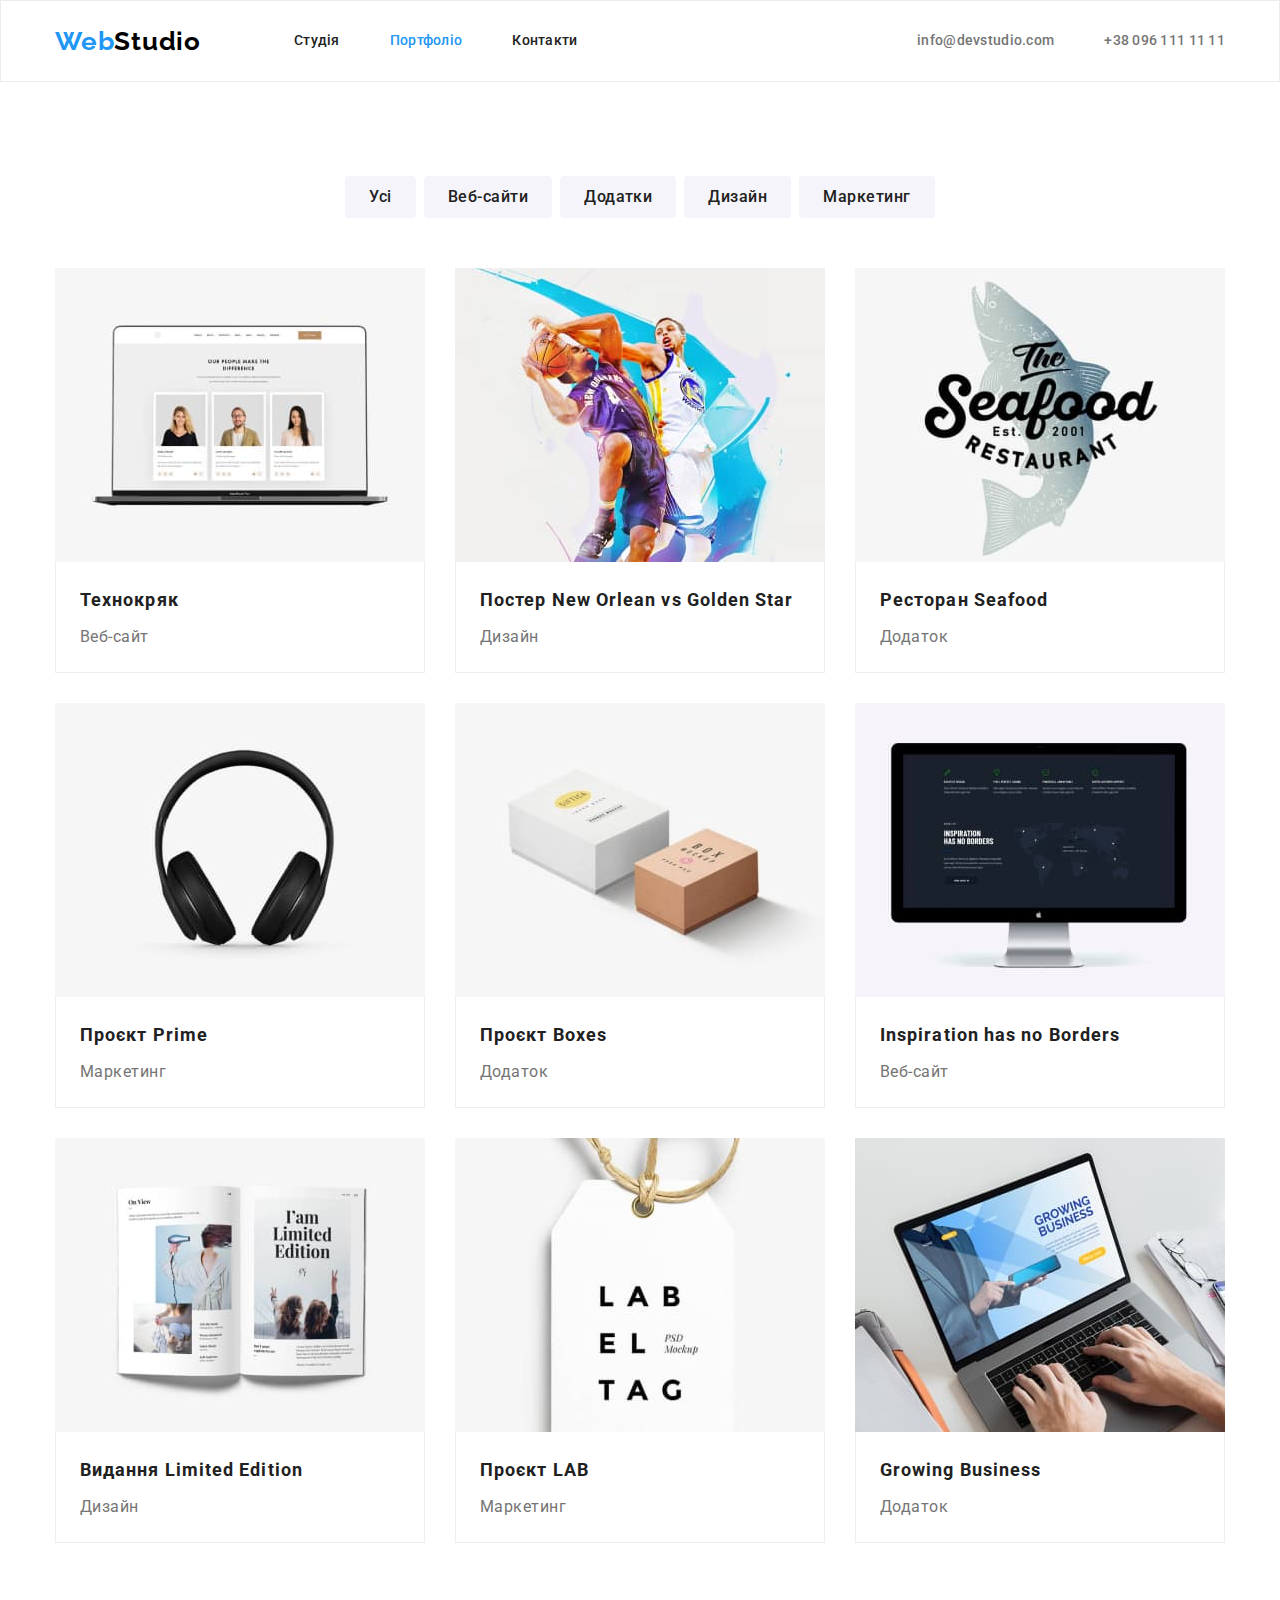
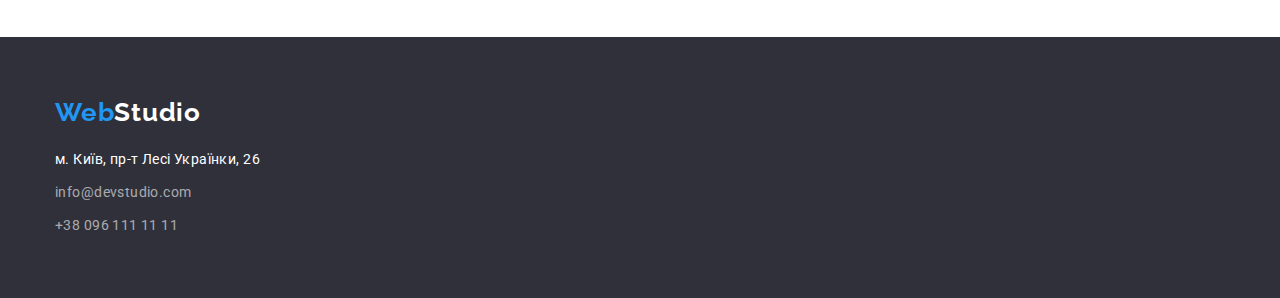
==== portfolio.html @ 1d103bad "додав контент" ====
<!DOCTYPE html>
<html lang="uk">
  <head>
    <meta charset="UTF-8" />
    <meta http-equiv="X-UA-Compatible" content="IE=edge" />
    <meta name="viewport" content="width=device-width, initial-scale=1.0" />
    <link
      href="https://fonts.googleapis.com/css2?family=Raleway:wght@700&family=Roboto:wght@400;500;700;900&display=swap"
      rel="stylesheet"
    />
    <link
      rel="stylesheet"
      href="https://cdnjs.cloudflare.com/ajax/libs/modern-normalize/1.1.0/modern-normalize.min.css"
    />
    <link rel="stylesheet" href="./css/styles.css" />
    <title>Портфоліо</title>
  </head>
  <body>
    <header class="header">
      <div class="container header-flex">
        <a class="header-logo link" href=""
          ><span class="logo-web">Web</span>Studio</a
        >
        <nav>
          <ul class="header-list list">
            <li class="header-item">
              <a class="header-link link" href="./index.html">Студія</a>
            </li>
            <li class="header-item">
              <a class="header-link link current" href="#">Портфоліо</a>
            </li>
            <li class="header-item">
              <a class="header-link link" href="#">Контакти</a>
            </li>
          </ul>
        </nav>
        <ul class="header-list-auth list">
          <li>
            <a class="header-mail" href="mailto:info@devstudio.com"
              >info@devstudio.com</a
            >
          </li>
          <li>
            <a class="header-tel" href="tel:+380961111111">+38 096 111 11 11</a>
          </li>
        </ul>
      </div>
    </header>
    <main class="section">
      <div class="container">
        <h1 class="visually-hidden">Фільтр</h1>
        <ul class="filter-list list">
          <li><button type="button" class="filter-btn">Усі</button></li>
          <li><button type="button" class="filter-btn">Веб-сайти</button></li>
          <li><button type="button" class="filter-btn">Додатки</button></li>
          <li><button type="button" class="filter-btn">Дизайн</button></li>
          <li><button type="button" class="filter-btn">Маркетинг</button></li>
        </ul>
        <ul class="content-list list">
          <li class="content-item">
            <a class="link" href="#">
              <img
                src="./images/portfolio1.jpg"
                alt="Технокряк"
                width="370"
                height="294"
              />
              <div class="item-block">
                <h2 class="content-title">Технокряк</h2>
                <p class="content-text">Веб-сайт</p>
              </div>
            </a>
          </li>
          <li class="content-item">
            <a class="link" href="#">
              <img
                src="./images/portfolio2.jpg"
                alt="Постер New Orlean vs Golden Star"
                width="370"
                height="294"
              />
              <div class="item-block">
                <h2 class="content-title">Постер New Orlean vs Golden Star</h2>
                <p class="content-text">Дизайн</p>
              </div>
            </a>
          </li>
          <li class="content-item">
            <a class="link" href="#">
              <img
                src="./images/portfolio3.jpg"
                alt="Ресторан Seafood"
                width="370"
                height="294"
              />
              <div class="item-block">
                <h2 class="content-title">Ресторан Seafood</h2>
                <p class="content-text">Додаток</p>
              </div>
            </a>
          </li>
          <li class="content-item">
            <a class="link" href="#">
              <img
                src="./images/portfolio4.jpg"
                alt="Проєкт Prime"
                width="370"
                height="294"
              />
              <div class="item-block">
                <h2 class="content-title">Проєкт Prime</h2>
                <p class="content-text">Маркетинг</p>
              </div>
            </a>
          </li>
          <li class="content-item">
            <a class="link" href="#">
              <img
                src="./images/portfolio5.jpg"
                alt="Проєкт Boxes"
                width="370"
                height="294"
              />
              <div class="item-block">
                <h2 class="content-title">Проєкт Boxes</h2>
                <p class="content-text">Додаток</p>
              </div>
            </a>
          </li>
          <li class="content-item">
            <a class="link" href="#">
              <img
                src="./images/portfolio6.jpg"
                alt="Inspiration has no Borders"
                width="370"
                height="294"
              />
              <div class="item-block">
                <h2 class="content-title">Inspiration has no Borders</h2>
                <p class="content-text">Веб-сайт</p>
              </div>
            </a>
          </li>
          <li class="content-item">
            <a class="link" href="#">
              <img
                src="./images/portfolio7.jpg"
                alt="Видання Limited Edition"
                width="370"
                height="294"
              />
              <div class="item-block">
                <h2 class="content-title">Видання Limited Edition</h2>
                <p class="content-text">Дизайн</p>
              </div>
            </a>
          </li>
          <li class="content-item">
            <a class="link" href="#">
              <img
                src="./images/portfolio8.jpg"
                alt="Проєкт LAB"
                width="370"
                height="294"
              />
              <div class="item-block">
                <h2 class="content-title">Проєкт LAB</h2>
                <p class="content-text">Маркетинг</p>
              </div>
            </a>
          </li>
          <li class="content-item">
            <a class="link" href="#">
              <img
                src="./images/portfolio9.jpg"
                alt="Growing Business"
                width="370"
                height="294"
              />
              <div class="item-block">
                <h2 class="content-title">Growing Business</h2>
                <p class="content-text">Додаток</p>
              </div>
            </a>
          </li>
        </ul>
      </div>
    </main>
    <footer class="footer">
      <div class="container">
        <a class="footer-logo link" href="#"
          ><span class="logo-web">Web</span>Studio</a
        >
        <address>
          <ul class="footer-list list">
            <li class="adress">
              <a
                class="adress-item link"
                href="https://goo.gl/maps/mr3EMyMqfhv25Y5KA"
                rel="noreferrer noopener nofollow"
                >м. Київ, пр-т Лесі Українки, 26</a
              >
            </li>
            <li class="footer-item-mail">
              <a
                class="footer-mail link"
                href="mailto:info@devstudio.com"
                target="_blank"
                >info@devstudio.com</a
              >
            </li>
            <li class="footer-item">
              <a class="footer-tel link" href="tel:+380961111111"
                >+38 096 111 11 11</a
              >
            </li>
          </ul>
        </address>
      </div>
    </footer>
  </body>
</html>
---- css/styles.css ----
:root {
  --first-color: #ffffff;
  --second-color: #2196f3;
  --title-color: #212121;
  --text-color: #757575;
  --logo-color: #000000;
  --bgc: #2f303a;
  --contacts-color: rgba(255, 255, 255, 0.6);
  --filter-btn-bgc: #f5f4fa;
  --header-border-color: #ececec;
  --item-block-border: #eeeeee;
}

body {
  font-family: "Roboto", sans-serif;
  background-color: var(--first-color);
  color: var(--text-color);
}
h1,
h2,
h3,
h4,
h5,
h6 {
  margin: 0;
  padding: 0;
}
ul {
  margin: 0;
  padding: 0;
}
p {
  margin: 0;
  padding: 0;
}
img {
  display: block;
}

.container {
  width: 1200px;
  padding-left: 15px;
  padding-right: 15px;
  margin: 0 auto;
}

.list {
  list-style: none;
}

.link {
  text-decoration: none;
}

.header-list .header-link.current {
  color: var(--second-color);
}

.header {
  border: 1px solid var(--header-border-color);
}

.header-list {
  display: flex;
  gap: 50px;
}

.header-list-auth {
  display: flex;
  gap: 50px;
  margin-left: auto;
}

.header-flex {
  display: flex;
  align-items: center;
}

.header-logo {
  font-family: "Raleway";
  font-weight: 700;
  font-size: 26px;
  line-height: 1.19;
  letter-spacing: 0.03em;
  color: var(--logo-color);
  margin-right: 93px;
}

.logo-web {
  font-family: "Raleway";
  font-weight: 700;
  font-size: 26px;
  line-height: 1.19;
  letter-spacing: 0.03em;
  color: var(--second-color);
}

.header-link {
  display: block;
  font-weight: 500;
  font-size: 14px;
  line-height: 1.14;
  letter-spacing: 0.02em;
  color: var(--title-color);
  padding-top: 32px;
  padding-bottom: 32px;
}

.header-link:hover,
.header-link:focus {
  color: var(--second-color);
}

.header-tel {
  display: block;
  font-weight: 500;
  font-size: 14px;
  line-height: 1.14;
  letter-spacing: 0.02em;
  color: var(--text-color);
  text-decoration: none;
  padding-top: 32px;
  padding-bottom: 32px;
}

.header-mail {
  display: block;
  font-weight: 500;
  font-size: 14px;
  line-height: 1.14;
  letter-spacing: 0.02em;
  color: var(--text-color);
  text-decoration: none;
  padding-top: 32px;
  padding-bottom: 32px;
}

.header-mail:hover,
.header-mail:focus {
  color: var(--second-color);
}

.header-tel:hover,
.header-tel:focus {
  color: var(--second-color);
}

.hero {
  padding-top: 200px;
  padding-bottom: 200px;
  text-align: center;
}

.hero-title {
  font-weight: 900;
  font-size: 44px;
  line-height: 1.36;
  text-align: center;
  letter-spacing: 0.06em;
  text-transform: uppercase;
  color: var(--first-color);
  max-width: 696px;
  margin: 0 auto;
}

.hero-btn {
  display: inline-block;
  font-family: inherit;
  font-weight: 700;
  font-size: 16px;
  line-height: 1.88;
  border-color: transparent;
  border-radius: 4px;
  text-align: center;
  letter-spacing: 0.06em;
  color: var(--first-color);
  background-color: var(--second-color);
  cursor: pointer;
  padding: 10px 32px;
  margin-top: 30px;
}

.hero-btn:hover,
.hero-btn:focus {
  background-color: #188ce8;
}

.hero {
  background-color: var(--bgc);
}
.visually-hidden {
  position: absolute;
  white-space: nowrap;
  width: 1px;
  height: 1px;
  overflow: hidden;
  border: 0;
  padding: 0;
  clip: rect(0 0 0 0);
  clip-path: inset(50%);
  margin: -1px;
}

.section {
  padding-top: 94px;
  padding-bottom: 94px;
}

.features-list {
  display: flex;
  justify-content: space-between;
}

.features-item-title {
  font-weight: 700;
  font-size: 14px;
  line-height: 1.14;
  letter-spacing: 0.03em;
  text-transform: uppercase;
  color: var(--title-color);
}

.features-text {
  font-size: 14px;
  line-height: 1.71;
  letter-spacing: 0.03em;
  max-width: 270px;
  margin-top: 10px;
}

.services {
  padding-bottom: 94px;
}

.services-list {
  display: flex;
  gap: 30px;
  justify-content: space-between;
}

.services-title {
  font-weight: 700;
  font-size: 36px;
  line-height: 1.17;
  text-align: center;
  letter-spacing: 0.03em;
  color: var(--title-color);
  margin-bottom: 50px;
}

.team {
  background-color: var(--filter-btn-bgc);
}

.team-list {
  display: flex;
  gap: 30px;
}

.team-title {
  font-weight: 700;
  font-size: 36px;
  line-height: 1.17;
  text-align: center;
  letter-spacing: 0.03em;
  color: var(--title-color);
  margin-bottom: 50px;
}

.team-member {
  background-color: var(--first-color);
}

.team-member-name {
  font-weight: 500;
  font-size: 16px;
  line-height: 1.19;
  letter-spacing: 0.03em;
  color: var(--title-color);
}

.team-member-position {
  font-size: 16px;
  line-height: 1.19;
  letter-spacing: 0.03em;
  margin-top: 10px;
}

.team-block {
  padding-top: 30px;
  padding-bottom: 30px;
  text-align: center;
}

.footer {
  background-color: var(--bgc);
  padding-top: 60px;
  padding-bottom: 60px;
}

.footer-logo {
  display: block;
  font-family: "Raleway";
  font-weight: 700;
  font-size: 26px;
  line-height: 1.19;
  letter-spacing: 0.03em;
  color: var(--first-color);
  margin-bottom: 20px;
}
.adress {
  margin-bottom: 9px;
}
.adress-item {
  display: block;
  font-style: normal;
  font-size: 14px;
  line-height: 1.71;
  letter-spacing: 0.03em;
  color: var(--first-color);
}

.adress-item:hover,
.adress-item:focus {
  color: var(--second-color);
}

.footer-mail,
.footer-tel {
  font-style: normal;
  font-size: 14px;
  line-height: 1.71;
  letter-spacing: 0.03em;
  color: var(--contacts-color);
}

.footer-item-mail {
  margin-bottom: 9px;
}

.footer-mail {
  display: block;
}

.footer-mail:hover,
.footer-mail:focus {
  color: var(--second-color);
}

.footer-tel:hover,
.footer-tel:focus {
  color: var(--second-color);
}

.filter-list {
  display: flex;
  gap: 8px;
  justify-content: center;
  margin-bottom: 50px;
}

.filter-btn {
  font-family: inherit;
  font-weight: 500;
  font-size: 16px;
  line-height: 1.62;
  text-align: center;
  letter-spacing: 0.03em;
  color: var(--title-color);
  background-color: var(--filter-btn-bgc);
  cursor: pointer;
  border-color: transparent;
  border-radius: 4px;
  padding: 6px 22px;
}

.filter-btn:hover,
.filter-btn:focus {
  background-color: var(--second-color);
  color: var(--first-color);
}

.content-list {
  display: flex;
  flex-wrap: wrap;
  gap: 30px;
}

.content-title {
  font-weight: 700;
  font-size: 18px;
  line-height: 2;
  letter-spacing: 0.06em;
  color: var(--title-color);
  margin-bottom: 4px;
}

.content-text {
  font-size: 16px;
  line-height: 1.88;
  letter-spacing: 0.03em;
  color: var(--text-color);
}
.item-block {
  padding: 20px 24px;
  border-bottom: 1px solid var(--item-block-border);
  border-left: 1px solid var(--item-block-border);
  border-right: 1px solid var(--item-block-border);
}
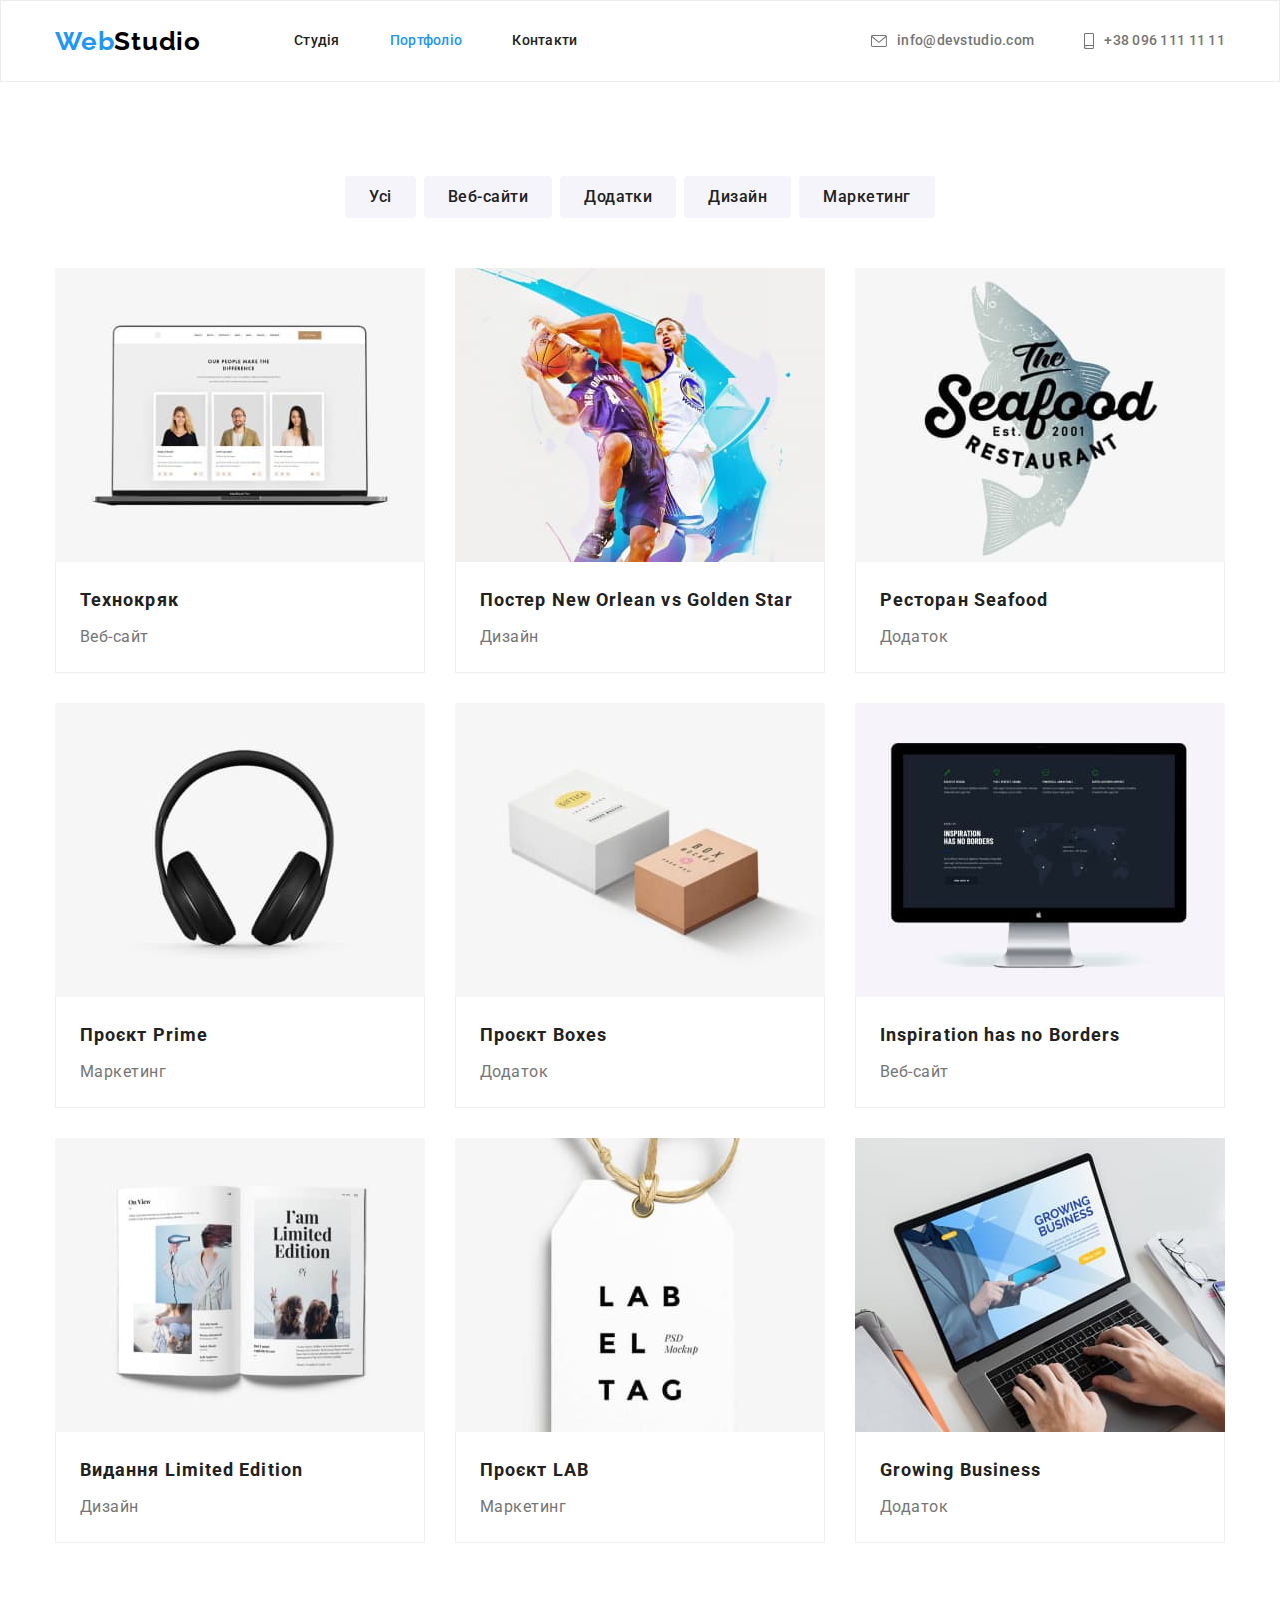
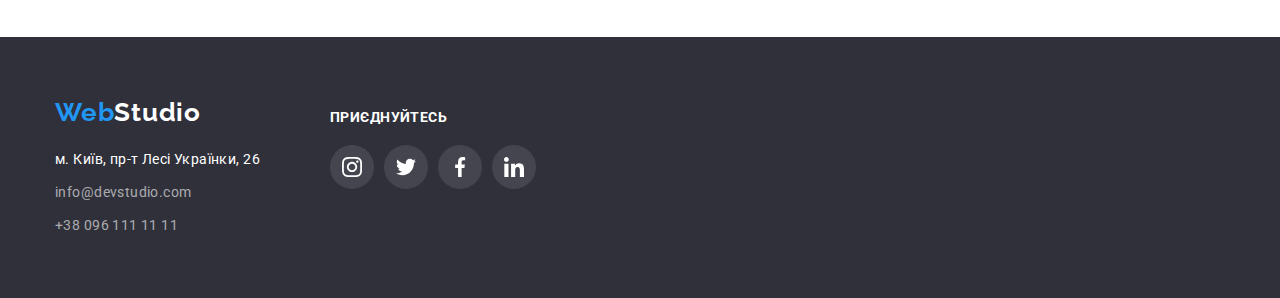
==== commit e37a5c0b: "ДЗ4" ====
--- a/portfolio.html
+++ b/portfolio.html
@@ -36,12 +36,20 @@
         </nav>
         <ul class="header-list-auth list">
           <li>
-            <a class="header-mail" href="mailto:info@devstudio.com"
-              >info@devstudio.com</a
-            >
+            <a class="header-mail envelope" href="mailto:info@devstudio.com">
+              <svg class="envelope-icon" width="16" height="12">
+                <use href="./images/symbol-defs.svg#icon-envelope"></use>
+              </svg>
+              info@devstudio.com
+            </a>
           </li>
           <li>
-            <a class="header-tel" href="tel:+380961111111">+38 096 111 11 11</a>
+            </a>
+            <a class="header-tel smartphone" href="tel:+380961111111">
+              <svg class="smartphone-icon" width="10" height="16">
+                <use href="./images/symbol-defs.svg#icon-smartphone"></use>
+              </svg>
+              +38 096 111 11 11</a>
           </li>
         </ul>
       </div>
@@ -188,6 +196,8 @@
     </main>
     <footer class="footer">
       <div class="container">
+        <div class="footer-content">
+        <div class="footer-contacts">
         <a class="footer-logo link" href="#"
           ><span class="logo-web">Web</span>Studio</a
         >
@@ -209,13 +219,50 @@
                 >info@devstudio.com</a
               >
             </li>
-            <li class="footer-item">
+            <li class="footer-item-tel">
               <a class="footer-tel link" href="tel:+380961111111"
                 >+38 096 111 11 11</a
               >
             </li>
           </ul>
         </address>
+        </div>
+        <div class="footer-socials">
+          <h3 class="socials-title">ПРИЄДНУЙТЕСЬ</h3>
+          <ul class="footer-social-list list">
+                  <li>
+                    <a class="footer-social-icon" href="#">
+                       <svg class="social-svg" width="20" height="20">
+                <use href="./images/symbol-defs.svg#icon-instagram"></use>
+              </svg>
+                    </a>
+                   
+                  </li>
+                  <li>
+                   <a class="footer-social-icon" href="#">
+                       <svg class="social-svg" width="20" height="20">
+                <use href="./images/symbol-defs.svg#icon-twitter"></use>
+              </svg>
+                    </a>
+                     
+                  </li>
+                  <li>
+                   <a class="footer-social-icon" href="#">
+                       <svg class="social-svg" width="20" height="20">
+                <use href="./images/symbol-defs.svg#icon-facebook"></use>
+              </svg>
+                    </a>
+                  </li>
+                  <li>
+                   <a class="footer-social-icon" href="#">
+                       <svg class="social-svg" width="20" height="20">
+                <use href="./images/symbol-defs.svg#icon-linkedin"></use>
+              </svg>
+                    </a>
+                  </li>
+                </ul>
+        </div>
+        </div>
       </div>
     </footer>
   </body>
--- a/css/styles.css
+++ b/css/styles.css
@@ -4,11 +4,14 @@
   --title-color: #212121;
   --text-color: #757575;
   --logo-color: #000000;
-  --bgc: #2f303a;
+  --bgc: #c4c4c4;
   --contacts-color: rgba(255, 255, 255, 0.6);
   --filter-btn-bgc: #f5f4fa;
   --header-border-color: #ececec;
   --item-block-border: #eeeeee;
+  --footer-bgc: #2f303a;
+  --social-color: #afb1b8;
+  --footer-social-bgc: rgba(255, 255, 255, 0.1);
 }
 
 body {
@@ -135,9 +138,27 @@
   padding-bottom: 32px;
 }
 
+.envelope,
+.smartphone {
+  fill: var(--text-color);
+  display: flex;
+  gap: 10px;
+  align-items: center;
+}
+
+.envelope:hover,
+.envelope:focus {
+  fill: var(--second-color);
+}
+
 .header-mail:hover,
 .header-mail:focus {
   color: var(--second-color);
+}
+
+.smartphone:hover,
+.smartphone:focus {
+  fill: var(--second-color);
 }
 
 .header-tel:hover,
@@ -149,6 +170,17 @@
   padding-top: 200px;
   padding-bottom: 200px;
   text-align: center;
+  background-color: var(--bgc);
+  background-image: linear-gradient(
+      rgba(47, 48, 58, 0.4),
+      rgba(47, 48, 58, 0.4)
+    ),
+    url(../images/hero-background.jpg);
+  background-repeat: no-repeat;
+  background-position: center;
+  background-size: cover;
+  max-width: 1600px;
+  margin: 0 auto;
 }
 
 .hero-title {
@@ -185,9 +217,6 @@
   background-color: #188ce8;
 }
 
-.hero {
-  background-color: var(--bgc);
-}
 .visually-hidden {
   position: absolute;
   white-space: nowrap;
@@ -206,6 +235,50 @@
   padding-bottom: 94px;
 }
 
+.features-antenna::before {
+  content: "";
+  display: block;
+  height: 120px;
+  background-image: url("../images/antenna\ 1.svg");
+  background-repeat: no-repeat;
+  background-position: center;
+  background-color: var(--filter-btn-bgc);
+  margin-bottom: 30px;
+}
+
+.features-clock::before {
+  content: "";
+  display: block;
+  height: 120px;
+  background-image: url("../images/clock\ 1.svg");
+  background-repeat: no-repeat;
+  background-position: center;
+  background-color: var(--filter-btn-bgc);
+  margin-bottom: 30px;
+}
+
+.features-diagram::before {
+  content: "";
+  display: block;
+  height: 120px;
+  background-image: url("../images/diagram\ 1.svg");
+  background-repeat: no-repeat;
+  background-position: center;
+  background-color: var(--filter-btn-bgc);
+  margin-bottom: 30px;
+}
+
+.features-astronaut::before {
+  content: "";
+  display: block;
+  height: 120px;
+  background-image: url("../images/astronaut\ 1.svg");
+  background-repeat: no-repeat;
+  background-position: center;
+  background-color: var(--filter-btn-bgc);
+  margin-bottom: 30px;
+}
+
 .features-list {
   display: flex;
   justify-content: space-between;
@@ -257,6 +330,10 @@
   gap: 30px;
 }
 
+.social-icon {
+  fill: var(--social-color);
+}
+
 .team-title {
   font-weight: 700;
   font-size: 36px;
@@ -269,6 +346,15 @@
 
 .team-member {
   background-color: var(--first-color);
+  box-shadow: 0px 1px 3px rgba(0, 0, 0, 0.12), 0px 1px 1px rgba(0, 0, 0, 0.14),
+    0px 2px 1px rgba(0, 0, 0, 0.2);
+  border-radius: 0px 0px 4px 4px;
+  height: 428px;
+}
+
+.team-member:hover,
+.team-member:focus {
+  filter: drop-shadow(0px 4px 4px rgba(0, 0, 0, 0.25));
 }
 
 .team-member-name {
@@ -284,6 +370,7 @@
   line-height: 1.19;
   letter-spacing: 0.03em;
   margin-top: 10px;
+  margin-bottom: 28px;
 }
 
 .team-block {
@@ -292,10 +379,121 @@
   text-align: center;
 }
 
+.social-list {
+  display: flex;
+  align-items: center;
+  justify-content: center;
+  gap: 16px;
+}
+
+.social-icon {
+  display: flex;
+  width: 44px;
+  height: 44px;
+  border-radius: 50%;
+  align-items: center;
+  justify-content: center;
+}
+
+.social-icon:hover,
+.social-icon:focus {
+  background-color: var(--second-color);
+}
+
+.social-icon:hover .social-svg,
+.social-icon:focus .social-svg {
+  fill: var(--first-color);
+}
+
+.clients-title {
+  margin: 0 auto;
+  font-weight: 700;
+  font-size: 36px;
+  line-height: 42px;
+  text-align: center;
+  letter-spacing: 0.03em;
+  color: var(--title-color);
+  margin-bottom: 50px;
+}
+
+.clients-list {
+  display: flex;
+  justify-content: center;
+  gap: 30px;
+}
+
+.clients-block {
+  display: flex;
+  width: 170px;
+  height: 92px;
+  border: 1px solid #afb1b8;
+  border-radius: 4px;
+  border-color: var(--social-color);
+  align-items: center;
+  justify-content: center;
+}
+
+.clients-icon {
+  fill: var(--social-color);
+}
+
+.clients-block:hover,
+.clients-block:focus {
+  border-color: var(--second-color);
+}
+
+.clients-block:hover .clients-icon,
+.clients-block:focus .clients-icon {
+  fill: var(--second-color);
+}
+
 .footer {
-  background-color: var(--bgc);
+  background-color: var(--footer-bgc);
   padding-top: 60px;
   padding-bottom: 60px;
+}
+
+.footer-content {
+  display: flex;
+  gap: 70px;
+}
+
+.footer-socials {
+  padding-top: 12px;
+}
+
+.socials-title {
+  font-weight: 700;
+  font-size: 14px;
+  line-height: 16px;
+  letter-spacing: 0.03em;
+  text-transform: uppercase;
+  color: var(--first-color);
+  margin-bottom: 20px;
+}
+
+.footer-social-list {
+  display: flex;
+  gap: 10px;
+}
+
+.footer-social-icon {
+  display: flex;
+  align-items: center;
+  justify-content: center;
+  width: 44px;
+  height: 44px;
+  border-radius: 50%;
+  background-color: var(--footer-social-bgc);
+}
+
+.footer-social-icon:hover,
+.footer-social-icon:focus {
+  background-color: var(--second-color);
+}
+
+.social-svg {
+  fill: var(--first-color);
 }
 
 .footer-logo {
@@ -378,12 +576,20 @@
 .filter-btn:focus {
   background-color: var(--second-color);
   color: var(--first-color);
+  box-shadow: 0px 3px 1px rgba(0, 0, 0, 0.1), 0px 1px 2px rgba(0, 0, 0, 0.08),
+    0px 2px 2px rgba(0, 0, 0, 0.12);
 }
 
 .content-list {
   display: flex;
   flex-wrap: wrap;
   gap: 30px;
+}
+
+.content-item:hover,
+.content-item:focus {
+  box-shadow: 0px 1px 1px rgba(0, 0, 0, 0.12), 0px 4px 4px rgba(0, 0, 0, 0.06),
+    1px 4px 6px rgba(0, 0, 0, 0.16);
 }
 
 .content-title {
@@ -401,6 +607,7 @@
   letter-spacing: 0.03em;
   color: var(--text-color);
 }
+
 .item-block {
   padding: 20px 24px;
   border-bottom: 1px solid var(--item-block-border);
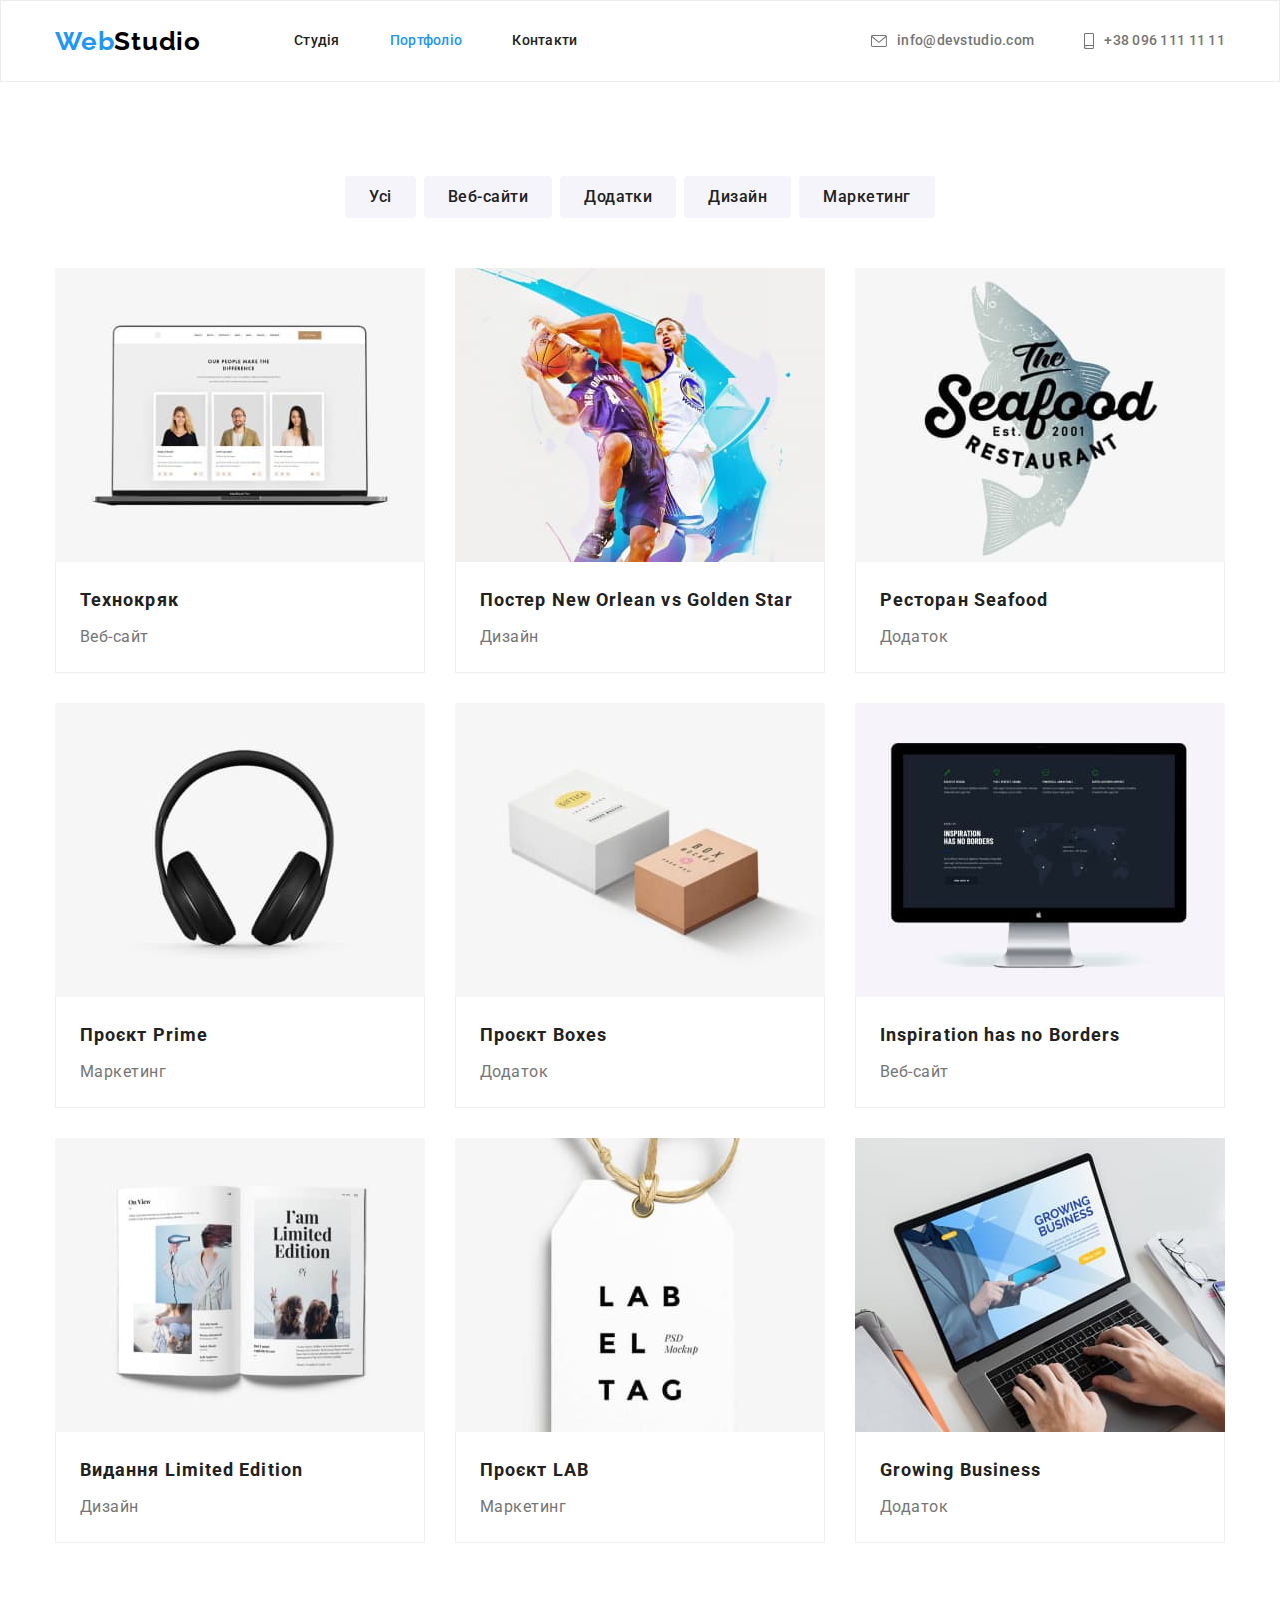
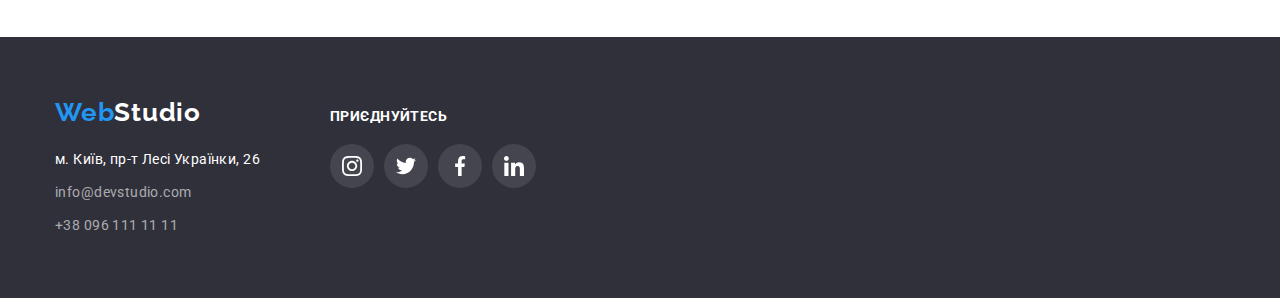
==== commit d6244359: "вніс виправлення" ====
--- a/portfolio.html
+++ b/portfolio.html
@@ -38,7 +38,7 @@
           <li>
             <a class="header-mail envelope" href="mailto:info@devstudio.com">
               <svg class="envelope-icon" width="16" height="12">
-                <use href="./images/symbol-defs.svg#icon-envelope"></use>
+                <use href="./images/icons.svg#icon-envelope"></use>
               </svg>
               info@devstudio.com
             </a>
@@ -47,7 +47,7 @@
             </a>
             <a class="header-tel smartphone" href="tel:+380961111111">
               <svg class="smartphone-icon" width="10" height="16">
-                <use href="./images/symbol-defs.svg#icon-smartphone"></use>
+                <use href="./images/icons.svg#icon-smartphone"></use>
               </svg>
               +38 096 111 11 11</a>
           </li>
@@ -66,7 +66,7 @@
         </ul>
         <ul class="content-list list">
           <li class="content-item">
-            <a class="link" href="#">
+            <a class="content-link link" href="#">
               <img
                 src="./images/portfolio1.jpg"
                 alt="Технокряк"
@@ -80,7 +80,7 @@
             </a>
           </li>
           <li class="content-item">
-            <a class="link" href="#">
+            <a class="content-link link" href="#">
               <img
                 src="./images/portfolio2.jpg"
                 alt="Постер New Orlean vs Golden Star"
@@ -94,7 +94,7 @@
             </a>
           </li>
           <li class="content-item">
-            <a class="link" href="#">
+            <a class="content-link link" href="#">
               <img
                 src="./images/portfolio3.jpg"
                 alt="Ресторан Seafood"
@@ -108,7 +108,7 @@
             </a>
           </li>
           <li class="content-item">
-            <a class="link" href="#">
+            <a class="content-link link" href="#">
               <img
                 src="./images/portfolio4.jpg"
                 alt="Проєкт Prime"
@@ -122,7 +122,7 @@
             </a>
           </li>
           <li class="content-item">
-            <a class="link" href="#">
+            <a class="content-link link" href="#">
               <img
                 src="./images/portfolio5.jpg"
                 alt="Проєкт Boxes"
@@ -136,7 +136,7 @@
             </a>
           </li>
           <li class="content-item">
-            <a class="link" href="#">
+            <a class="content-link link" href="#">
               <img
                 src="./images/portfolio6.jpg"
                 alt="Inspiration has no Borders"
@@ -150,7 +150,7 @@
             </a>
           </li>
           <li class="content-item">
-            <a class="link" href="#">
+            <a class="content-link link" href="#">
               <img
                 src="./images/portfolio7.jpg"
                 alt="Видання Limited Edition"
@@ -164,7 +164,7 @@
             </a>
           </li>
           <li class="content-item">
-            <a class="link" href="#">
+            <a class="content-link link" href="#">
               <img
                 src="./images/portfolio8.jpg"
                 alt="Проєкт LAB"
@@ -178,7 +178,7 @@
             </a>
           </li>
           <li class="content-item">
-            <a class="link" href="#">
+            <a class="content-link link" href="#">
               <img
                 src="./images/portfolio9.jpg"
                 alt="Growing Business"
@@ -232,31 +232,31 @@
           <ul class="footer-social-list list">
                   <li>
                     <a class="footer-social-icon" href="#">
-                       <svg class="social-svg" width="20" height="20">
-                <use href="./images/symbol-defs.svg#icon-instagram"></use>
+                       <svg class="footer-social-svg" width="20" height="20">
+                <use href="./images/icons.svg#icon-instagram"></use>
               </svg>
                     </a>
                    
                   </li>
                   <li>
                    <a class="footer-social-icon" href="#">
-                       <svg class="social-svg" width="20" height="20">
-                <use href="./images/symbol-defs.svg#icon-twitter"></use>
+                       <svg class="footer-social-svg" width="20" height="20">
+                <use href="./images/icons.svg#icon-twitter"></use>
               </svg>
                     </a>
                      
                   </li>
                   <li>
                    <a class="footer-social-icon" href="#">
-                       <svg class="social-svg" width="20" height="20">
-                <use href="./images/symbol-defs.svg#icon-facebook"></use>
+                       <svg class="footer-social-svg" width="20" height="20">
+                <use href="./images/icons.svg#icon-facebook"></use>
               </svg>
                     </a>
                   </li>
                   <li>
                    <a class="footer-social-icon" href="#">
-                       <svg class="social-svg" width="20" height="20">
-                <use href="./images/symbol-defs.svg#icon-linkedin"></use>
+                       <svg class="footer-social-svg" width="20" height="20">
+                <use href="./images/icons.svg#icon-linkedin"></use>
               </svg>
                     </a>
                   </li>
--- a/css/styles.css
+++ b/css/styles.css
@@ -349,7 +349,6 @@
   box-shadow: 0px 1px 3px rgba(0, 0, 0, 0.12), 0px 1px 1px rgba(0, 0, 0, 0.14),
     0px 2px 1px rgba(0, 0, 0, 0.2);
   border-radius: 0px 0px 4px 4px;
-  height: 428px;
 }
 
 .team-member:hover,
@@ -370,7 +369,7 @@
   line-height: 1.19;
   letter-spacing: 0.03em;
   margin-top: 10px;
-  margin-bottom: 28px;
+  margin-bottom: 16px;
 }
 
 .team-block {
@@ -455,11 +454,11 @@
 
 .footer-content {
   display: flex;
-  gap: 70px;
-}
-
-.footer-socials {
-  padding-top: 12px;
+  align-items: baseline;
+}
+
+.footer-contacts {
+  margin-right: 70px;
 }
 
 .socials-title {
@@ -492,7 +491,7 @@
   background-color: var(--second-color);
 }
 
-.social-svg {
+.footer-social-svg {
   fill: var(--first-color);
 }
 
@@ -586,8 +585,12 @@
   gap: 30px;
 }
 
-.content-item:hover,
-.content-item:focus {
+.content-link {
+  display: block;
+}
+
+.content-link:hover,
+.content-link:focus {
   box-shadow: 0px 1px 1px rgba(0, 0, 0, 0.12), 0px 4px 4px rgba(0, 0, 0, 0.06),
     1px 4px 6px rgba(0, 0, 0, 0.16);
 }
